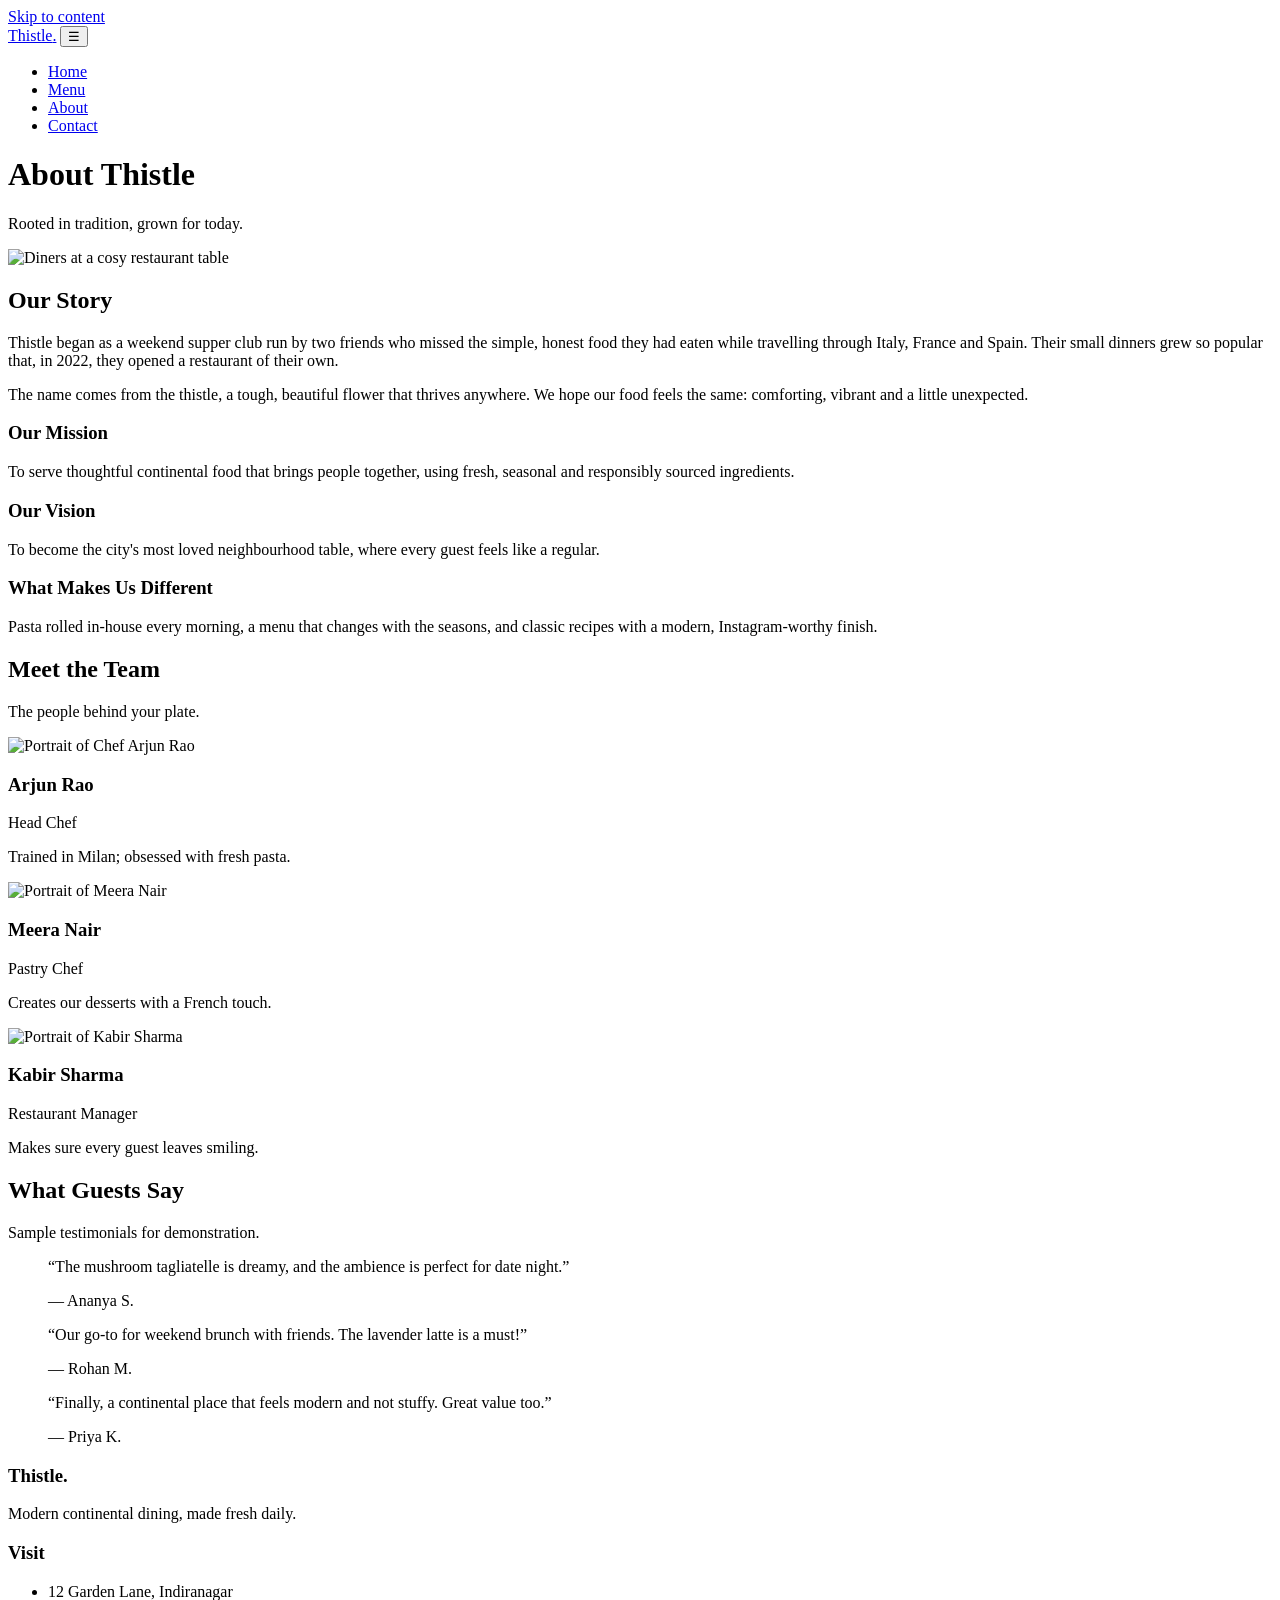
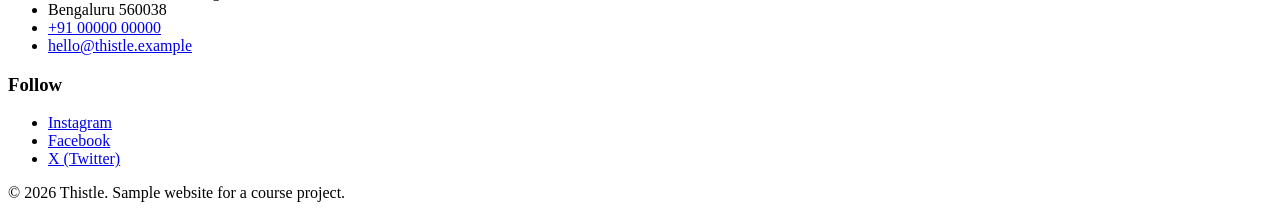
==== about.html @ 7cb13fd8 "Create about.html" ====
<!DOCTYPE html>
<html lang="en">
<head>
  <meta charset="UTF-8">
  <meta name="viewport" content="width=device-width, initial-scale=1">
  <title>About Us | Thistle</title>
  <meta name="description" content="The story, mission and team behind Thistle restaurant.">
  <link rel="preconnect" href="https://fonts.googleapis.com">
  <link rel="preconnect" href="https://fonts.gstatic.com" crossorigin>
  <link href="https://fonts.googleapis.com/css2?family=Inter:wght@400;500;600&family=Playfair+Display:wght@600;700&display=swap" rel="stylesheet">
  <link rel="stylesheet" href="style.css">

  <!-- Google tag (GA4) - replace G-XXXXXXXXXX with your Measurement ID -->
  <script async src="https://www.googletagmanager.com/gtag/js?id=G-XXXXXXXXXX"></script>
  <script>
    window.dataLayer = window.dataLayer || [];
    function gtag(){dataLayer.push(arguments);}
    gtag('js', new Date());
    gtag('config', 'G-XXXXXXXXXX');
  </script>
</head>
<body>
<a class="skip-link" href="#main">Skip to content</a>
<header>
  <nav class="container nav" aria-label="Main navigation">
    <a class="logo" href="index.html">Thistle<span>.</span></a>
    <button class="menu-btn" id="menu-btn" aria-label="Toggle menu" aria-expanded="false" aria-controls="nav-list">☰</button>
    <ul id="nav-list">
      <li><a href="index.html">Home</a></li>
      <li><a href="products.html">Menu</a></li>
      <li><a href="about.html" aria-current="page">About</a></li>
      <li><a href="contact.html">Contact</a></li>
    </ul>
  </nav>
</header>

<main id="main">
  <div class="page-banner"><div class="container"><h1>About Thistle</h1><p>Rooted in tradition, grown for today.</p></div></div>

  <section>
    <div class="container split">
      <img src="https://images.unsplash.com/photo-1555396273-367ea4eb4db5?auto=format&fit=crop&w=900&q=70" alt="Diners at a cosy restaurant table" loading="lazy">
      <div>
        <h2 class="section-title" style="text-align:left">Our Story</h2>
        <p>Thistle began as a weekend supper club run by two friends who missed the simple, honest food they had eaten while travelling through Italy, France and Spain. Their small dinners grew so popular that, in 2022, they opened a restaurant of their own.</p>
        <p style="margin-top:1rem">The name comes from the thistle, a tough, beautiful flower that thrives anywhere. We hope our food feels the same: comforting, vibrant and a little unexpected.</p>
      </div>
    </div>
  </section>

  <section class="alt">
    <div class="container">
      <div class="values">
        <div class="box"><h3>Our Mission</h3><p>To serve thoughtful continental food that brings people together, using fresh, seasonal and responsibly sourced ingredients.</p></div>
        <div class="box"><h3>Our Vision</h3><p>To become the city's most loved neighbourhood table, where every guest feels like a regular.</p></div>
        <div class="box"><h3>What Makes Us Different</h3><p>Pasta rolled in-house every morning, a menu that changes with the seasons, and classic recipes with a modern, Instagram-worthy finish.</p></div>
      </div>
    </div>
  </section>

  <section>
    <div class="container">
      <h2 class="section-title">Meet the Team</h2>
      <p class="section-sub">The people behind your plate.</p>
      <div class="grid team">
        <article class="card"><img src="https://images.unsplash.com/photo-1577219491135-ce391730fb2c?auto=format&fit=crop&w=300&q=70" alt="Portrait of Chef Arjun Rao"><div class="card-body"><h3>Arjun Rao</h3><span class="tag">Head Chef</span><p>Trained in Milan; obsessed with fresh pasta.</p></div></article>
        <article class="card"><img src="https://images.unsplash.com/photo-1580489944761-15a19d654956?auto=format&fit=crop&w=300&q=70" alt="Portrait of Meera Nair"><div class="card-body"><h3>Meera Nair</h3><span class="tag">Pastry Chef</span><p>Creates our desserts with a French touch.</p></div></article>
        <article class="card"><img src="https://images.unsplash.com/photo-1507003211169-0a1dd7228f2d?auto=format&fit=crop&w=300&q=70" alt="Portrait of Kabir Sharma"><div class="card-body"><h3>Kabir Sharma</h3><span class="tag">Restaurant Manager</span><p>Makes sure every guest leaves smiling.</p></div></article>
      </div>
    </div>
  </section>

  <section class="alt">
    <div class="container">
      <h2 class="section-title">What Guests Say</h2>
      <p class="section-sub">Sample testimonials for demonstration.</p>
      <div class="grid">
        <blockquote class="quote"><p>“The mushroom tagliatelle is dreamy, and the ambience is perfect for date night.”</p><footer>— Ananya S.</footer></blockquote>
        <blockquote class="quote"><p>“Our go-to for weekend brunch with friends. The lavender latte is a must!”</p><footer>— Rohan M.</footer></blockquote>
        <blockquote class="quote"><p>“Finally, a continental place that feels modern and not stuffy. Great value too.”</p><footer>— Priya K.</footer></blockquote>
      </div>
    </div>
  </section>
</main>

<footer class="site">
  <div class="container cols">
    <div><h3>Thistle.</h3><p>Modern continental dining, made fresh daily.</p></div>
    <div><h3>Visit</h3><ul><li>12 Garden Lane, Indiranagar</li><li>Bengaluru 560038</li><li><a href="tel:+910000000000">+91 00000 00000</a></li><li><a href="mailto:hello@thistle.example">hello@thistle.example</a></li></ul></div>
    <div><h3>Follow</h3><ul><li><a href="https://instagram.com" target="_blank" rel="noopener">Instagram</a></li><li><a href="https://facebook.com" target="_blank" rel="noopener">Facebook</a></li><li><a href="https://x.com" target="_blank" rel="noopener">X (Twitter)</a></li></ul></div>
  </div>
  <p class="copy">© <span class="year">2026</span> Thistle. Sample website for a course project.</p>
</footer>
<script src="script.js"></script>
</body>
</html>
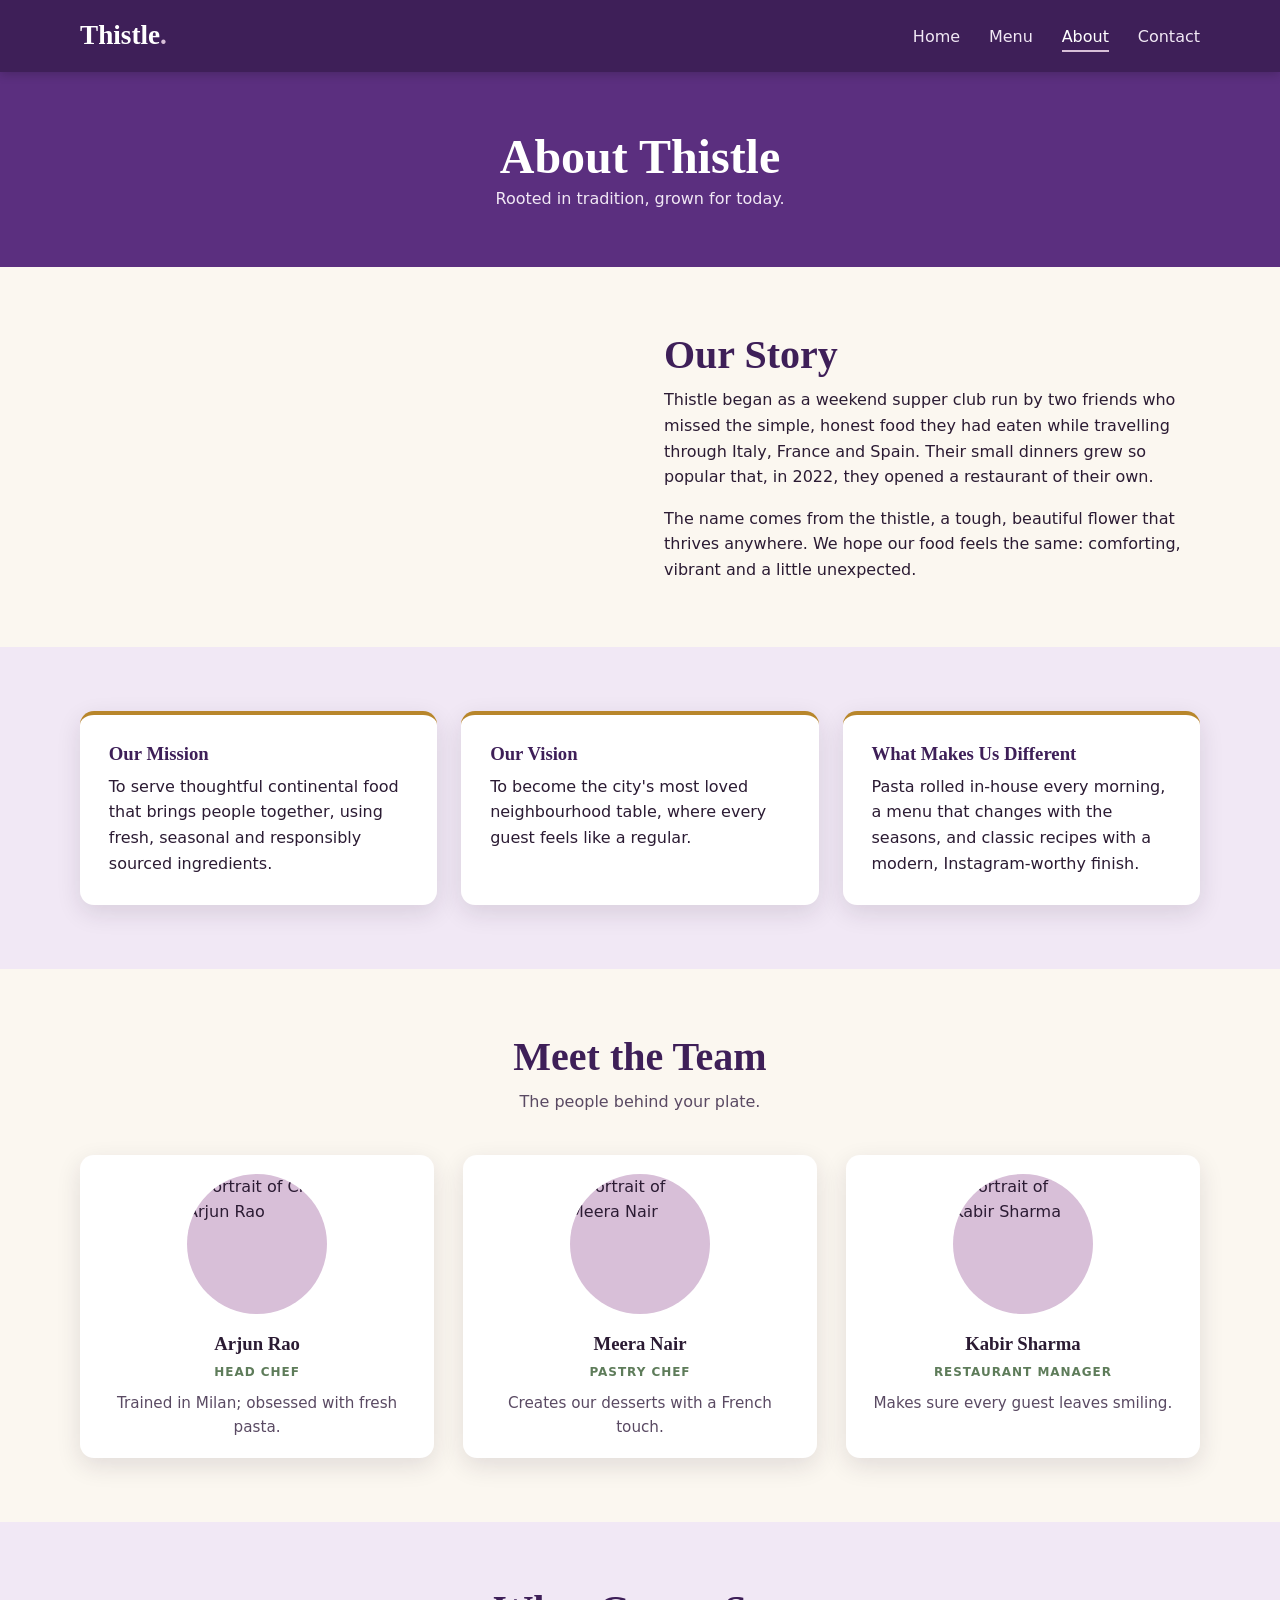
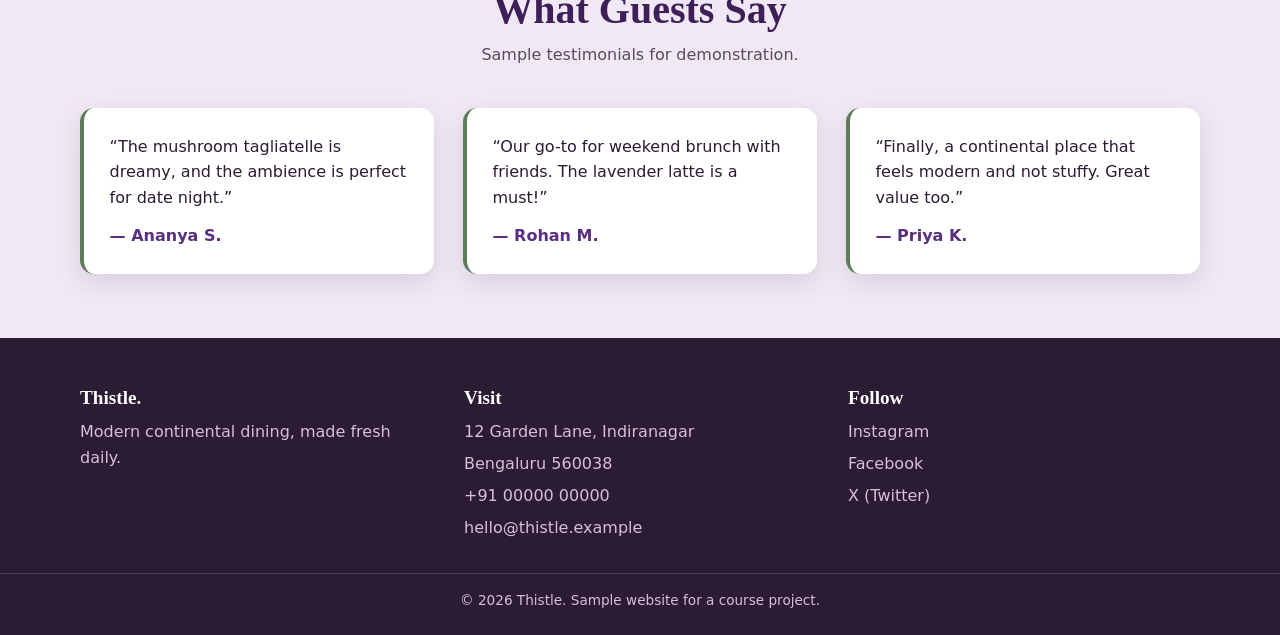
==== commit 50a4f754: "Update about.html" ====
--- a/about.html
+++ b/about.html
@@ -1,6 +1,12 @@
 <!DOCTYPE html>
 <html lang="en">
 <head>
+  <script async src="https://www.googletagmanager.com/gtm.js?id=GTM-57GNK45M"></script>
+<script>
+  window.dataLayer = window.dataLayer || [];
+  function gtag(){dataLayer.push(arguments);}
+  gtag('js', new Date());
+</script>
   <meta charset="UTF-8">
   <meta name="viewport" content="width=device-width, initial-scale=1">
   <title>About Us | Thistle</title>
--- a/style.css
+++ b/style.css
@@ -0,0 +1,126 @@
+/* Thistle - shared styles */
+:root{
+  --ink:#2B1B33; --purple:#5B2F7F; --purple-dark:#3E1F58;
+  --thistle:#D8BFD8; --lilac:#F1E8F5; --sage:#5E7C5A;
+  --cream:#FBF7F0; --gold:#B8862B; --white:#fff;
+  --radius:14px; --shadow:0 8px 24px rgba(43,27,51,.12);
+}
+*{box-sizing:border-box;margin:0;padding:0}
+html{scroll-behavior:smooth}
+body{font-family:'Inter',system-ui,sans-serif;color:var(--ink);background:var(--cream);line-height:1.6}
+h1,h2,h3{font-family:'Playfair Display',Georgia,serif;line-height:1.2}
+img{max-width:100%;display:block}
+a{color:inherit}
+.container{width:min(1120px,92%);margin-inline:auto}
+section{padding:4rem 0}
+.section-title{text-align:center;font-size:clamp(1.8rem,4vw,2.5rem);color:var(--purple-dark);margin-bottom:.5rem}
+.section-sub{text-align:center;max-width:600px;margin:0 auto 2.5rem;color:#5a4a63}
+.skip-link{position:absolute;left:-999px;background:var(--gold);color:#fff;padding:.5rem 1rem;z-index:200}
+.skip-link:focus{left:0}
+:focus-visible{outline:3px solid var(--gold);outline-offset:2px}
+
+/* Header / nav */
+header{background:var(--purple-dark);position:sticky;top:0;z-index:100;box-shadow:0 2px 10px rgba(0,0,0,.2)}
+.nav{display:flex;align-items:center;justify-content:space-between;padding:.9rem 0}
+.logo{font-family:'Playfair Display',serif;font-size:1.7rem;color:var(--white);text-decoration:none;font-weight:700}
+.logo span{color:var(--thistle)}
+.nav ul{display:flex;gap:1.8rem;list-style:none}
+.nav ul a{color:var(--lilac);text-decoration:none;font-weight:500;padding:.3rem 0;border-bottom:2px solid transparent;transition:.25s}
+.nav ul a:hover,.nav ul a[aria-current="page"]{color:#fff;border-color:var(--thistle)}
+.menu-btn{display:none;background:none;border:0;color:#fff;font-size:1.8rem;cursor:pointer}
+
+/* Buttons */
+.btn{display:inline-block;padding:.8rem 1.6rem;border-radius:50px;border:2px solid var(--gold);background:var(--gold);color:#fff;font-weight:600;text-decoration:none;cursor:pointer;font-size:1rem;transition:transform .2s,background .2s,box-shadow .2s}
+.btn:hover{transform:translateY(-3px);box-shadow:var(--shadow);background:#9a6f1f;border-color:#9a6f1f}
+.btn-outline{background:transparent;color:#fff;border-color:#fff}
+.btn-outline:hover{background:#fff;color:var(--purple-dark);border-color:#fff}
+.btn-dark{background:var(--purple);border-color:var(--purple)}
+.btn-dark:hover{background:var(--purple-dark);border-color:var(--purple-dark)}
+.btn-sm{padding:.5rem 1.1rem;font-size:.9rem}
+
+/* Hero */
+.hero{min-height:78vh;display:grid;place-items:center;text-align:center;color:#fff;padding:5rem 0;
+  background:linear-gradient(rgba(43,27,51,.72),rgba(62,31,88,.78)),url('https://images.unsplash.com/photo-1414235077428-338989a2e8c0?auto=format&fit=crop&w=1600&q=70') center/cover,var(--purple-dark)}
+.hero h1{font-size:clamp(2.4rem,7vw,4.2rem);margin-bottom:1rem}
+.hero p{font-size:1.2rem;max-width:620px;margin:0 auto 2rem;color:var(--lilac)}
+.hero .btns{display:flex;gap:1rem;justify-content:center;flex-wrap:wrap}
+.page-banner{padding:3.5rem 0;text-align:center;background:var(--purple);color:#fff}
+.page-banner h1{font-size:clamp(2rem,5vw,3rem)}
+.page-banner p{color:var(--lilac)}
+
+/* Grids & cards */
+.grid{display:grid;gap:1.8rem;grid-template-columns:repeat(auto-fit,minmax(260px,1fr))}
+.card{background:#fff;border-radius:var(--radius);overflow:hidden;box-shadow:var(--shadow);transition:transform .3s,box-shadow .3s;display:flex;flex-direction:column}
+.card:hover{transform:translateY(-6px);box-shadow:0 14px 32px rgba(43,27,51,.2)}
+.card img{height:210px;width:100%;object-fit:cover;background:var(--thistle);transition:transform .4s}
+.card:hover img{transform:scale(1.05)}
+.card .img-wrap{overflow:hidden}
+.card-body{padding:1.2rem;display:flex;flex-direction:column;gap:.5rem;flex:1}
+.card-body p{color:#5a4a63;font-size:.95rem;flex:1}
+.tag{font-size:.75rem;text-transform:uppercase;letter-spacing:.08em;color:var(--sage);font-weight:700}
+.price{font-weight:700;color:var(--purple);font-size:1.15rem}
+.card-foot{display:flex;justify-content:space-between;align-items:center;margin-top:.5rem}
+
+/* Intro / split */
+.split{display:grid;gap:3rem;grid-template-columns:1fr 1fr;align-items:center}
+.split img{border-radius:var(--radius);box-shadow:var(--shadow);height:100%;max-height:420px;object-fit:cover;width:100%;background:var(--thistle)}
+.alt{background:var(--lilac)}
+.cta{background:var(--purple-dark);color:#fff;text-align:center}
+.cta p{color:var(--lilac);margin:.8rem 0 1.5rem}
+
+/* Filters */
+.filters{display:flex;flex-wrap:wrap;gap:.7rem;justify-content:center;margin-bottom:2.5rem}
+.filter-btn{padding:.5rem 1.3rem;border-radius:50px;border:2px solid var(--purple);background:#fff;color:var(--purple);font-weight:600;cursor:pointer;transition:.2s}
+.filter-btn:hover,.filter-btn.active{background:var(--purple);color:#fff}
+
+/* About */
+.values{display:grid;gap:1.5rem;grid-template-columns:repeat(auto-fit,minmax(240px,1fr))}
+.box{background:#fff;padding:1.8rem;border-radius:var(--radius);box-shadow:var(--shadow);border-top:4px solid var(--gold)}
+.box h3{color:var(--purple-dark);margin-bottom:.5rem}
+.quote{background:#fff;padding:1.6rem;border-radius:var(--radius);box-shadow:var(--shadow);border-left:4px solid var(--sage)}
+.quote footer{margin-top:.8rem;font-weight:600;color:var(--purple)}
+.team img{border-radius:50%;width:140px;height:140px;margin:1.2rem auto 0;object-fit:cover;background:var(--thistle)}
+.team .card-body{text-align:center}
+
+/* Contact */
+.contact-wrap{display:grid;gap:2.5rem;grid-template-columns:1.3fr 1fr}
+form{background:#fff;padding:2rem;border-radius:var(--radius);box-shadow:var(--shadow)}
+label{display:block;font-weight:600;margin:1rem 0 .3rem}
+input,textarea,select{width:100%;padding:.75rem;border:2px solid #cdbfd6;border-radius:8px;font:inherit;transition:border .2s}
+input:focus,textarea:focus{border-color:var(--purple);outline:none}
+.invalid{border-color:#b00020!important}
+.error{color:#b00020;font-size:.85rem;min-height:1.1rem}
+.msg{margin-top:1rem;padding:.8rem;border-radius:8px;background:var(--lilac);color:var(--purple-dark);display:none}
+.msg.show{display:block}
+.info-list{list-style:none;display:grid;gap:.8rem;margin:1rem 0 1.5rem}
+.social{display:flex;gap:.8rem;flex-wrap:wrap}
+.social a{padding:.45rem 1rem;border-radius:50px;background:var(--purple);color:#fff;text-decoration:none;font-size:.9rem;transition:.2s}
+.social a:hover{background:var(--gold);transform:translateY(-2px)}
+.newsletter{margin-top:2rem;padding:0;box-shadow:none;background:transparent}
+.newsletter .row{display:flex;gap:.6rem}
+
+/* Dialog */
+dialog{border:0;border-radius:var(--radius);padding:2rem;max-width:460px;width:90%;margin:auto;box-shadow:0 20px 50px rgba(0,0,0,.4)}
+dialog::backdrop{background:rgba(43,27,51,.65)}
+dialog h3{color:var(--purple-dark);margin-bottom:.5rem}
+dialog .price{display:block;margin:.8rem 0 1.2rem}
+
+/* Footer */
+footer.site{background:var(--ink);color:var(--thistle);padding:3rem 0 1.5rem}
+footer.site .cols{display:grid;gap:2rem;grid-template-columns:repeat(auto-fit,minmax(220px,1fr))}
+footer.site h3{color:#fff;font-size:1.2rem;margin-bottom:.6rem}
+footer.site a{color:var(--thistle);text-decoration:none}
+footer.site a:hover{color:#fff;text-decoration:underline}
+footer.site ul{list-style:none;display:grid;gap:.4rem}
+.copy{text-align:center;margin-top:2rem;padding-top:1rem;border-top:1px solid #4d3a58;font-size:.85rem}
+
+/* Responsive */
+@media(max-width:820px){
+  .split,.contact-wrap{grid-template-columns:1fr}
+  .menu-btn{display:block}
+  .nav ul{display:none;position:absolute;top:100%;left:0;right:0;background:var(--purple-dark);flex-direction:column;gap:0;padding:1rem 4%}
+  .nav ul.open{display:flex}
+  .nav ul li a{display:block;padding:.8rem 0}
+  .newsletter .row{flex-direction:column}
+}
+@media(prefers-reduced-motion:reduce){*{transition:none!important;scroll-behavior:auto!important}}
